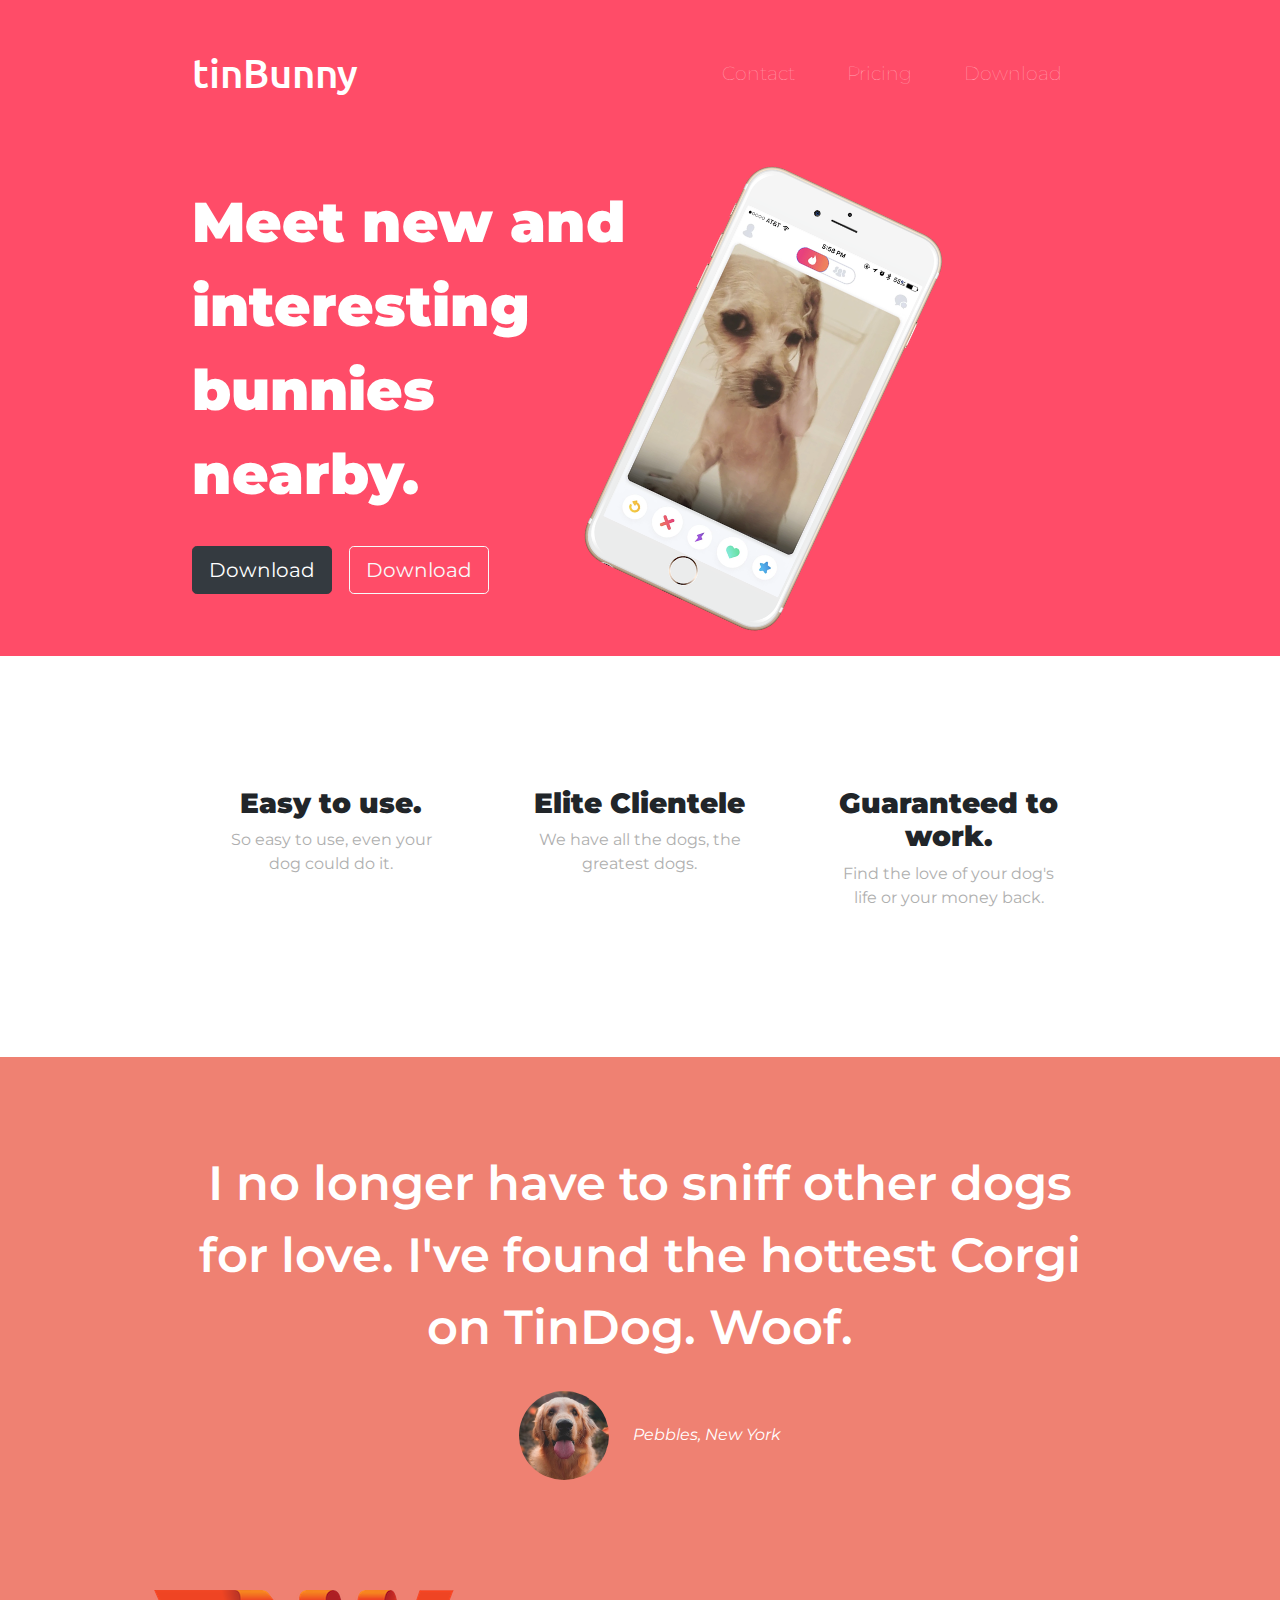
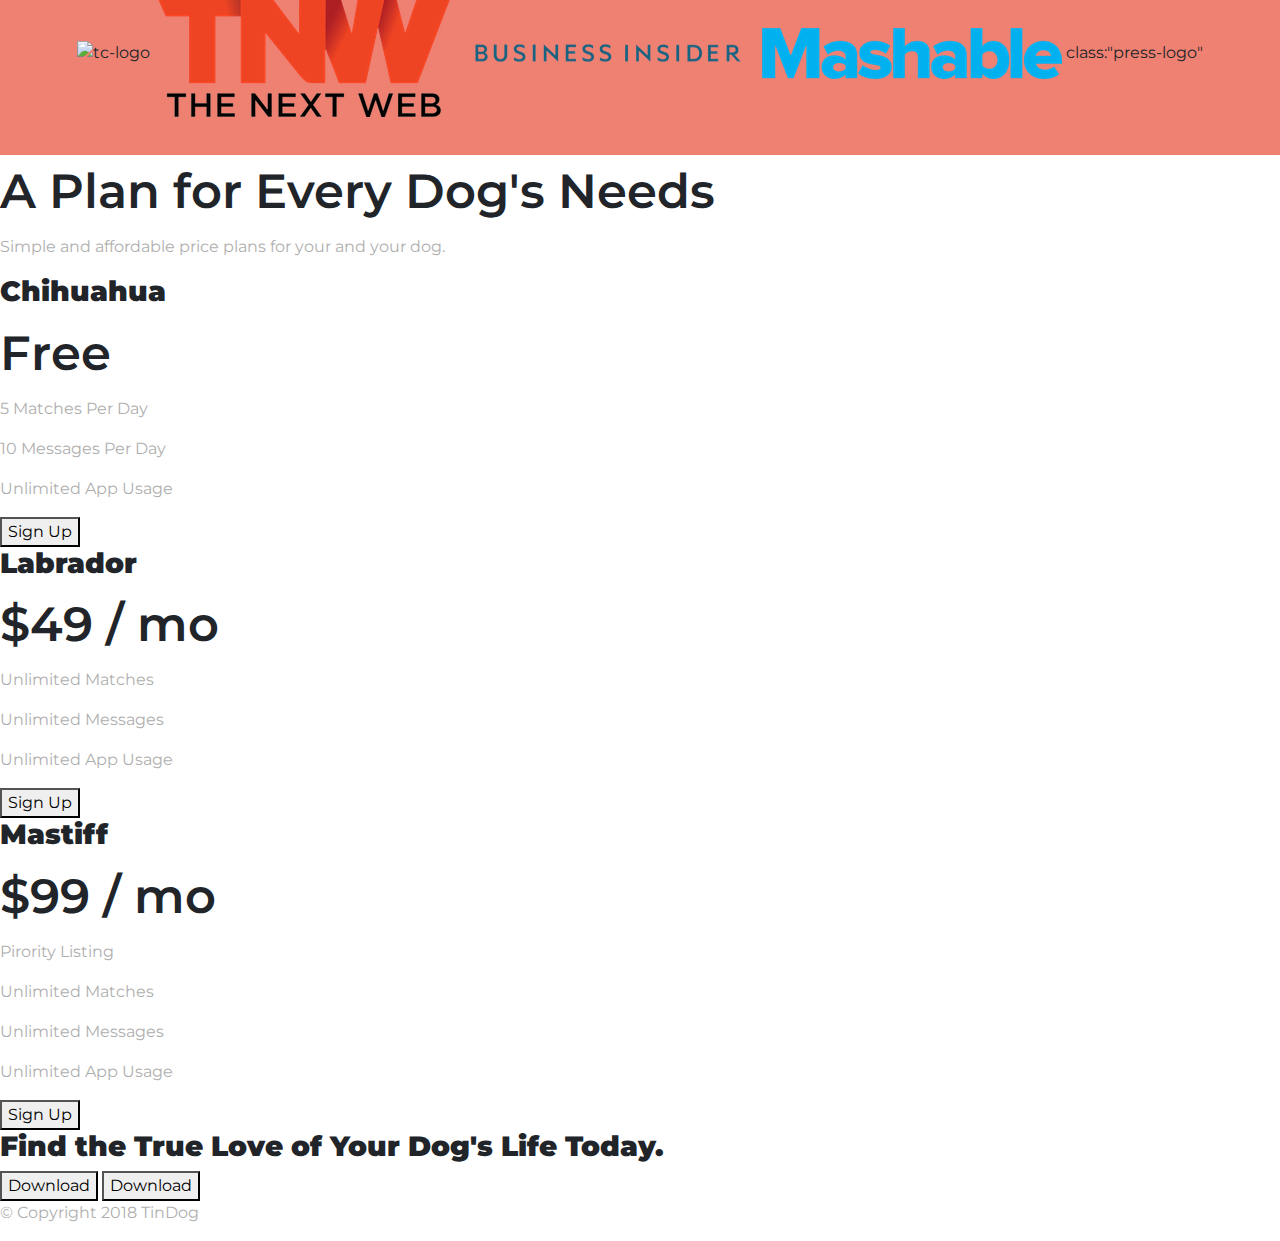
==== index.html @ 533c099f "First commit" ====
<!DOCTYPE html>
<html>

<head>
  <meta charset="utf-8">
  <title>TinDog</title>

  <!-- Google font -->
  <link href="https://fonts.googleapis.com/css2?family=Montserrat:wght@100;400;700;900&family=Ubuntu:wght@300;400;500;700&display=swap" rel="stylesheet">

  <!-- Bootstrap CSS -->
  <link rel="stylesheet" href="https://stackpath.bootstrapcdn.com/bootstrap/4.4.1/css/bootstrap.min.css" integrity="sha384-Vkoo8x4CGsO3+Hhxv8T/Q5PaXtkKtu6ug5TOeNV6gBiFeWPGFN9MuhOf23Q9Ifjh" crossorigin="anonymous">
  <script src="https://code.jquery.com/jquery-3.4.1.slim.min.js" integrity="sha384-J6qa4849blE2+poT4WnyKhv5vZF5SrPo0iEjwBvKU7imGFAV0wwj1yYfoRSJoZ+n" crossorigin="anonymous"></script>
  <script src="https://cdn.jsdelivr.net/npm/popper.js@1.16.0/dist/umd/popper.min.js" integrity="sha384-Q6E9RHvbIyZFJoft+2mJbHaEWldlvI9IOYy5n3zV9zzTtmI3UksdQRVvoxMfooAo" crossorigin="anonymous"></script>
  <script src="https://stackpath.bootstrapcdn.com/bootstrap/4.4.1/js/bootstrap.min.js" integrity="sha384-wfSDF2E50Y2D1uUdj0O3uMBJnjuUD4Ih7YwaYd1iqfktj0Uod8GCExl3Og8ifwB6" crossorigin="anonymous"></script>

  <!-- font awesome -->
  <script defer src="https://use.fontawesome.com/releases/v5.0.7/js/all.js"></script>

  <!-- My own CSS -->
  <link rel="stylesheet" href="css/styles.css">

</head>



<body>

  <section id="title">
    <div class="container-fluid">


      <!-- Nav Bar -->

      <nav class="navbar navbar-expand-lg navbar-dark bg">
        <a class="navbar-brand" href="">tinBunny</a>

        <button class="navbar-toggler" type="button" data-toggle="collapse" data-target="#winnie1" aria-controls="winnie1" aria-expanded="false" aria-label="Toggle navigation">
          <span class="navbar-toggler-icon"></span>
        </button>

        <div class="collapse navbar-collapse" id="winnie1">

          <ul class="navbar-nav ml-auto">
            <li class="nav-item">
              <a class="nav-link" href=""> Contact</a>
            </li>
            <li class="nav-item">
              <a class="nav-link" href="linkedin.com/winnie-sun"> Pricing</a>
            </li>
            <li class="nav-item">
              <a class="nav-link" href="linkedin.com/winnie-sun"> Download</a>
            </li>
          </ul>
        </div>
      </nav>




      <!-- Title -->

      <div class="row">

        <div class="col-lg-6">
          <div>
            <h1 class="bold-h1">Meet new and interesting bunnies nearby.</h1>
          </div>
          <!-- botton -->
          <button type="button" class="btn btn-dark btn-lg download-botton"> <i class="fab fa-apple"></i> Download</button>
          <button type="button" class="btn btn-outline-light btn-lg download-botton"><i class="fab fa-android"></i> Download</button>
        </div>

        <div class="col-lg-6">
          <img class="title-image" src="images/iphone6.png" alt="iphone-mockup">
        </div>

      </div>
    </div>

  </section>


  <!-- Features -->



  <section id="features">
      <div class="row">
        <div class="col-lg-4 product-features">
          <i class="feature-logos fas fa-check-circle fa-4x"></i>
          <h3>Easy to use.</h3>
          <p>So easy to use, even your dog could do it.</p>
        </div>

        <div class="col-lg-4 product-features">
          <i class="feature-logos fab fa-autoprefixer fa-4x"></i>
          <h3>Elite Clientele</h3>
          <p>We have all the dogs, the greatest dogs.</p>
        </div>

        <div class="col-lg-4 product-features">
          <i class="feature-logos fas fa-heart fa-4x"></i>
          <h3>Guaranteed to work.</h3>
          <p>Find the love of your dog's life or your money back.</p>
        </div>
      </div>

  </section>


  <!-- Testimonials -->

  <section id="testimonials">

    <h2>I no longer have to sniff other dogs for love. I've found the hottest Corgi on TinDog. Woof.</h2>
    <img class="testimonial-image" src="images/dog-img.jpg" alt="dog-profile">
    <em>Pebbles, New York</em>

    <!-- <h2 class="testimonial-text">My dog used to be so lonely, but with TinDog's help, they've found the love of their life. I think.</h2>
    <img class="testimonial-image" src="images/lady-img.jpg" alt="lady-profile">
    <em>Beverly, Illinois</em> -->

  </section>


  <!-- Press -->

  <section id="press">
    <img class:"press-logo" src="images/techcrunch.png" alt="tc-logo">
    <img class:"press-logo" src="images/tnw.png" alt="tnw-logo">
    <img class:"press-logo" src="images/bizinsider.png" alt="biz-insider-logo">
    <img class:"press-logo" src="images/mashable.png" alt="mashable-logo">
 class:"press-logo"
  </section>


  <!-- Pricing -->

  <section id="pricing">

    <h2>A Plan for Every Dog's Needs</h2>
    <p>Simple and affordable price plans for your and your dog.</p>


    <h3>Chihuahua</h3>
    <h2>Free</h2>
    <p>5 Matches Per Day</p>
    <p>10 Messages Per Day</p>
    <p>Unlimited App Usage</p>
    <button type="button">Sign Up</button>


    <h3>Labrador</h3>
    <h2>$49 / mo</h2>
    <p>Unlimited Matches</p>
    <p>Unlimited Messages</p>
    <p>Unlimited App Usage</p>
    <button type="button">Sign Up</button>


    <h3>Mastiff</h3>
    <h2>$99 / mo</h2>
    <p>Pirority Listing</p>
    <p>Unlimited Matches</p>
    <p>Unlimited Messages</p>
    <p>Unlimited App Usage</p>
    <button type="button">Sign Up</button>

  </section>


  <!-- Call to Action -->

  <section id="cta">

    <h3>Find the True Love of Your Dog's Life Today.</h3>
    <button type="button">Download</button>
    <button type="button">Download</button>

  </section>


  <!-- Footer -->

  <footer id="footer">

    <p>© Copyright 2018 TinDog</p>

  </footer>


</body>

</html>
---- css/styles.css ----
body {
  font-family: "Montserrat";
}

#title {
  background-color: #ff4c68;
  color: #fff;
}

.container-fluid {
  padding: 3% 15%;
  /*Top&bottom: 3%; Left& Right: 15th*/
}

/* Nav Bar */
.navbar-brand {
  font-family: "Ubuntu";
  font-weight: 500;
  font-size: 2.5rem;
}

.navbar {
  padding: 0 0 4.5rem;
}

.nav-item {
  padding: 0 18px;
}

.nav-link {
  font-weight: 100;
  font-size: 1.2rem;
}

/* Donload Botton */
.download-botton {
  margin: 5% 3% 5% 0;
}

/* image */
.title-image {
  width: 50%;
  transform: rotate(25deg);
}

/************fonts**********************/
.bold-h1 {
  font-family: "Montserrat";
  font-size: 3.5rem;
  font-weight: 900;
  line-height: 1.5;
}
h2{
  font-family: "Montserrat";
  font-weight: 600;
  font-size: 3rem;
  line-height: 1.5;
}
h3{
  font-family: "Montserrat";
  font-weight:900;
}
p{
  color:#AFAFAF;
}
/* Features Sections */
#features{
  padding: 7% 15% ;

}
.product-features {
  text-align: center;
  padding:4.5%;
}
.feature-logos{
  color:#ef8172;
  margin-bottom: 1rem;
}
.feature-logos:hover{
  background:linear-gradient(to bottom, #AFAFAF 5%, #bddbfa 100%);
  color:#ff4c68
}
/* testtinomial */
#testimonials{
  padding: 7% 15%;
  text-align: center;
  background-color: #ef8172;
  color:#fff;
}
.testimonial-image{
  width:10%;
  border-radius: 100%;
  margin:20px;
}
#press{
  background-color: #ef8172;
  text-align: center;
  padding-bottom: 3%;
}
.press-logo{
  width:15%;
  margin 20px 20px 50px;
}
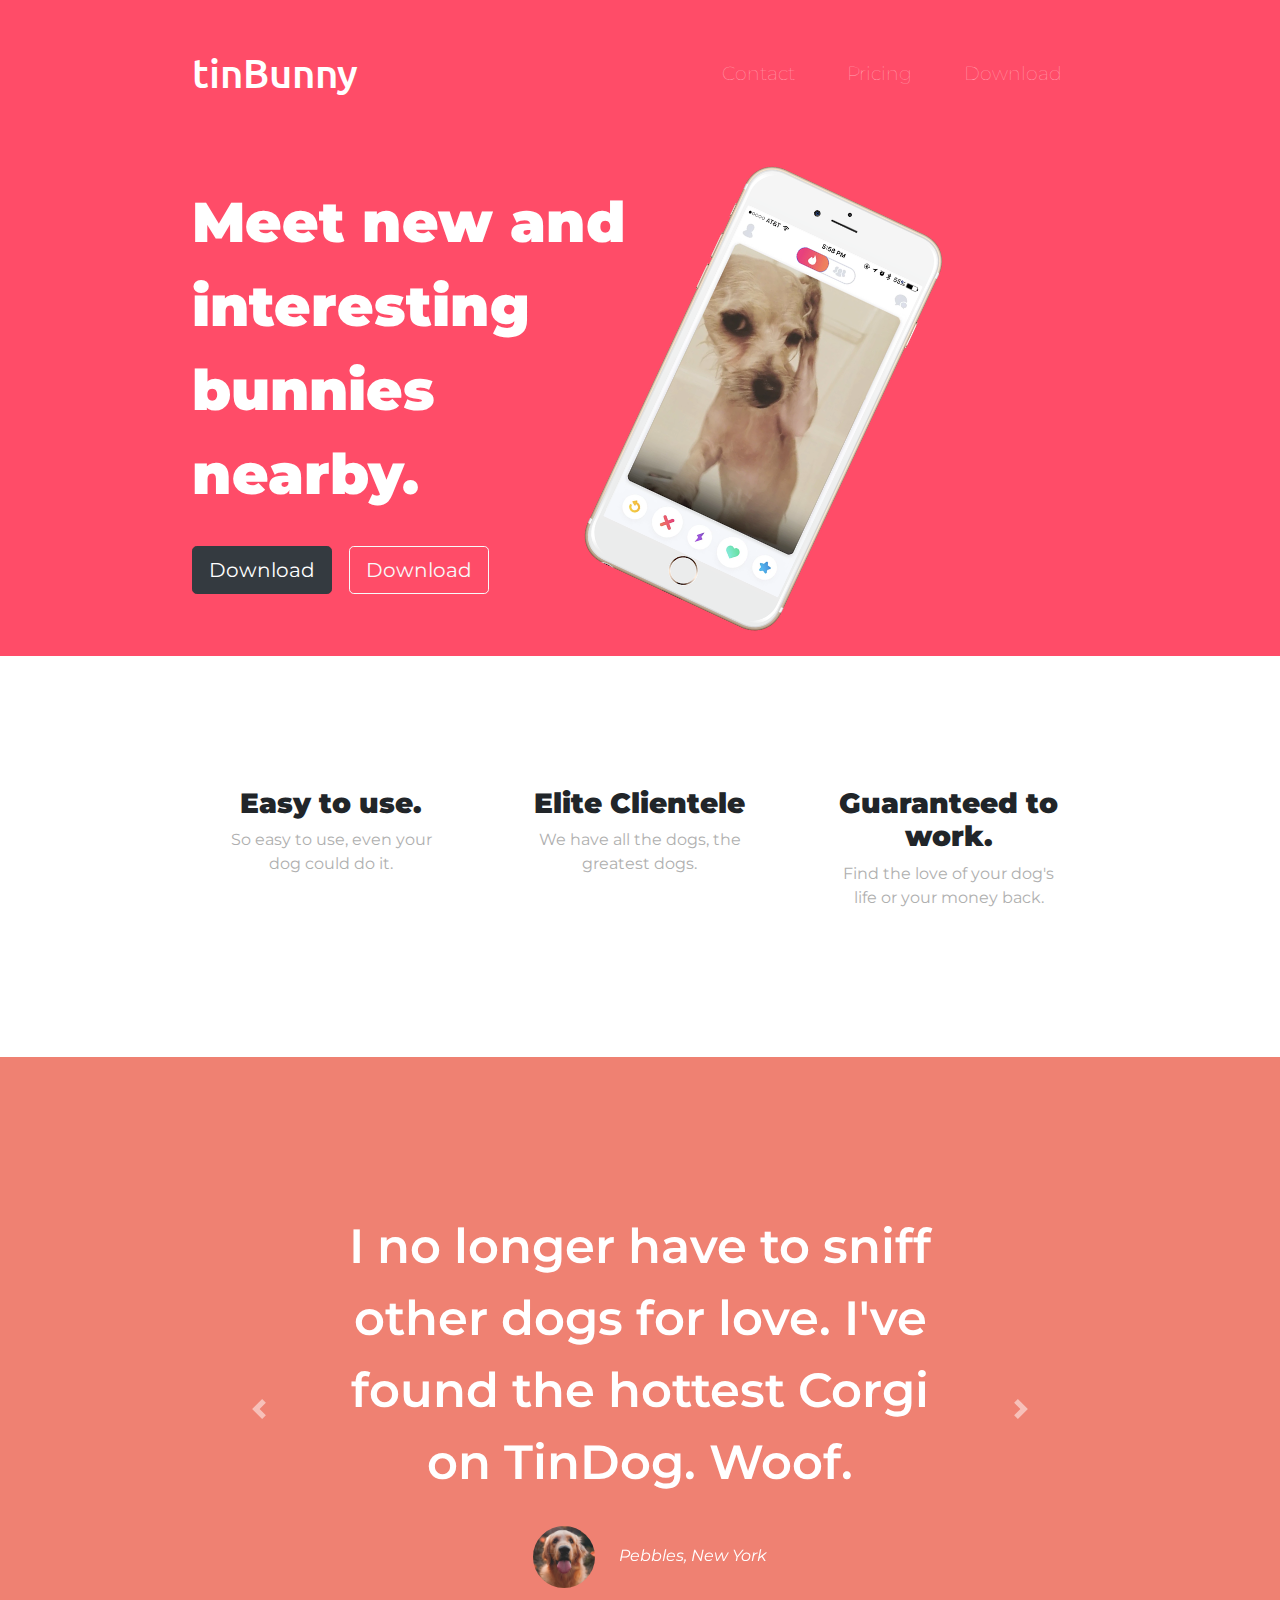
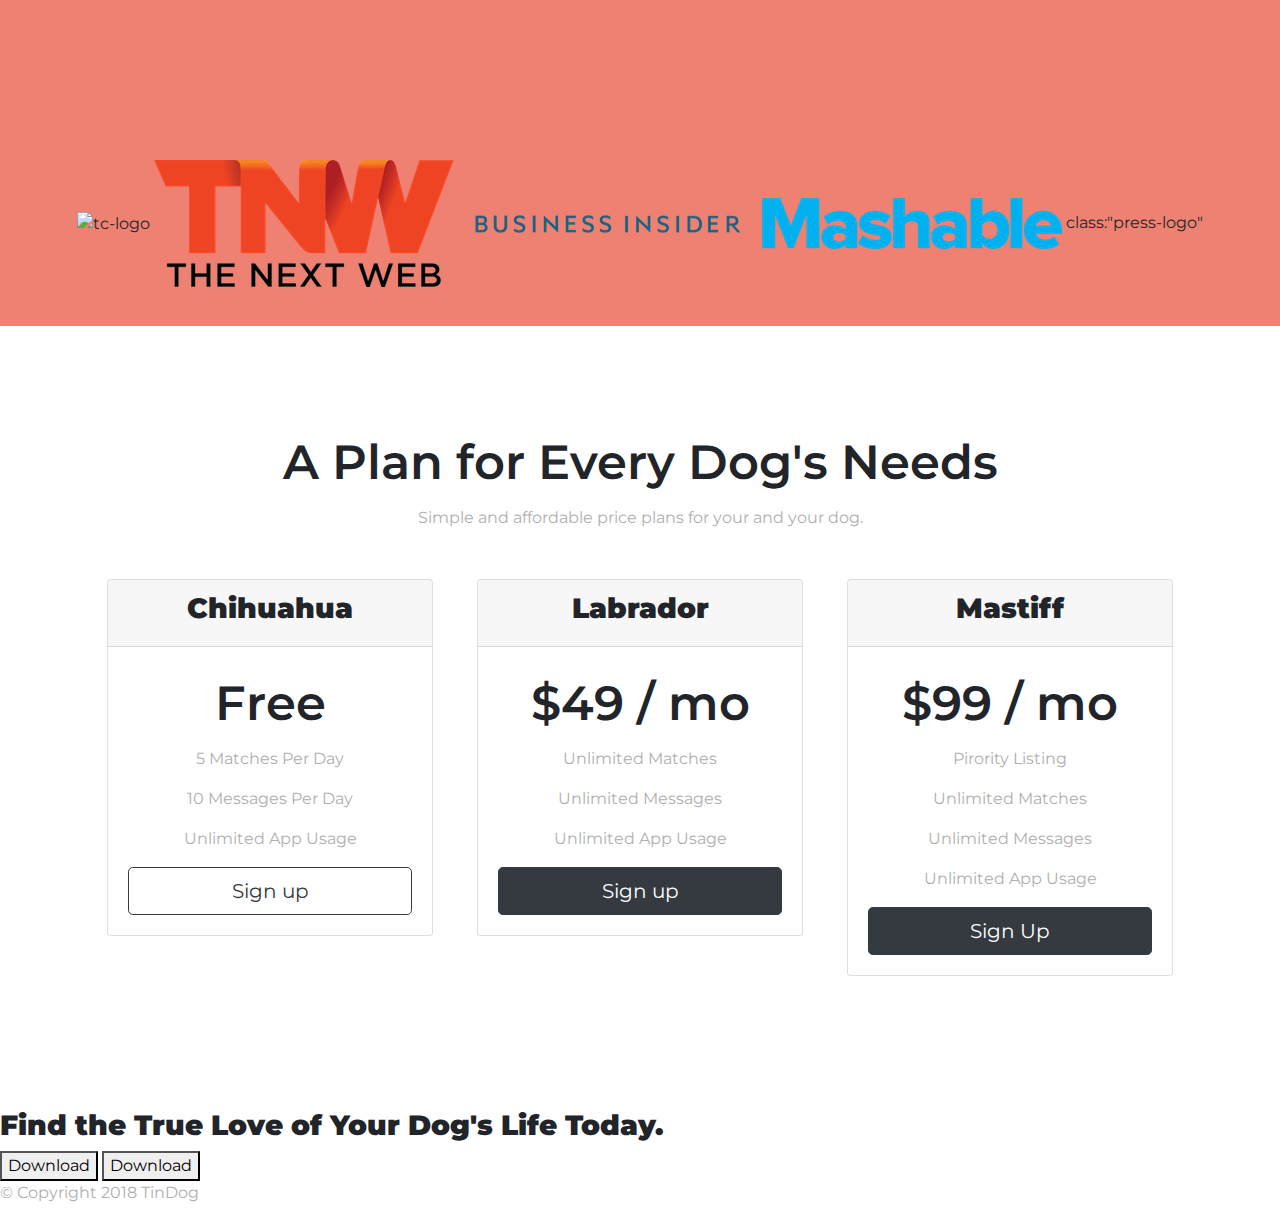
==== commit 0ac99fc4: "added pricing deck" ====
--- a/index.html
+++ b/index.html
@@ -39,7 +39,7 @@
           <span class="navbar-toggler-icon"></span>
         </button>
 
-        <div class="collapse navbar-collapse" id="winnie1">
+        <div class=" lapse navbar-collapse" id="winnie1">
 
           <ul class="navbar-nav ml-auto">
             <li class="nav-item">
@@ -86,25 +86,25 @@
 
 
   <section id="features">
-      <div class="row">
-        <div class="col-lg-4 product-features">
-          <i class="feature-logos fas fa-check-circle fa-4x"></i>
-          <h3>Easy to use.</h3>
-          <p>So easy to use, even your dog could do it.</p>
-        </div>
-
-        <div class="col-lg-4 product-features">
-          <i class="feature-logos fab fa-autoprefixer fa-4x"></i>
-          <h3>Elite Clientele</h3>
-          <p>We have all the dogs, the greatest dogs.</p>
-        </div>
-
-        <div class="col-lg-4 product-features">
-          <i class="feature-logos fas fa-heart fa-4x"></i>
-          <h3>Guaranteed to work.</h3>
-          <p>Find the love of your dog's life or your money back.</p>
-        </div>
-      </div>
+    <div class="row">
+      <div class="col-lg-4 product-features">
+        <i class="feature-logos fas fa-check-circle fa-4x"></i>
+        <h3>Easy to use.</h3>
+        <p>So easy to use, even your dog could do it.</p>
+      </div>
+
+      <div class="col-lg-4 product-features">
+        <i class="feature-logos fab fa-autoprefixer fa-4x"></i>
+        <h3>Elite Clientele</h3>
+        <p>We have all the dogs, the greatest dogs.</p>
+      </div>
+
+      <div class="col-lg-4 product-features">
+        <i class="feature-logos fas fa-heart fa-4x"></i>
+        <h3>Guaranteed to work.</h3>
+        <p>Find the love of your dog's life or your money back.</p>
+      </div>
+    </div>
 
   </section>
 
@@ -112,14 +112,31 @@
   <!-- Testimonials -->
 
   <section id="testimonials">
-
-    <h2>I no longer have to sniff other dogs for love. I've found the hottest Corgi on TinDog. Woof.</h2>
-    <img class="testimonial-image" src="images/dog-img.jpg" alt="dog-profile">
-    <em>Pebbles, New York</em>
-
-    <!-- <h2 class="testimonial-text">My dog used to be so lonely, but with TinDog's help, they've found the love of their life. I think.</h2>
-    <img class="testimonial-image" src="images/lady-img.jpg" alt="lady-profile">
-    <em>Beverly, Illinois</em> -->
+    <div id="carouselExampleControls" class="carousel slide" data-ride="false" data-interval="false">
+      <div class="carousel-inner">
+        <!--Content of carousel-->
+        <div class="carousel-item active">
+          <!--CActive:1st slide-->
+          <h2>I no longer have to sniff other dogs for love. I've found the hottest Corgi on TinDog. Woof.</h2>
+          <img class="testimonial-image" src="images/dog-img.jpg" alt="dog-profile">
+          <em>Pebbles, New York</em>
+        </div>
+        <div class="carousel-item">
+          <h2 class="testimonial-text">My dog used to be so lonely, but with TinDog's help, they've found the love of their life. I think.</h2>
+          <img class="testimonial-image" src="images/lady-img.jpg" alt="lady-profile">
+          <em>Beverly, Illinois</em>
+        </div>
+      </div>
+      <a class="carousel-control-prev" href="#carouselExampleControls" role="button" data-slide="prev">
+        <span class="carousel-control-prev-icon" aria-hidden="true"></span>
+      </a>
+      <a class="carousel-control-next" href="#carouselExampleControls" role="button" data-slide="next">
+        <span class="carousel-control-next-icon" aria-hidden="true"></span>
+      </a>
+    </div>
+
+
+
 
   </section>
 
@@ -131,7 +148,7 @@
     <img class:"press-logo" src="images/tnw.png" alt="tnw-logo">
     <img class:"press-logo" src="images/bizinsider.png" alt="biz-insider-logo">
     <img class:"press-logo" src="images/mashable.png" alt="mashable-logo">
- class:"press-logo"
+    class:"press-logo"
   </section>
 
 
@@ -142,30 +159,55 @@
     <h2>A Plan for Every Dog's Needs</h2>
     <p>Simple and affordable price plans for your and your dog.</p>
 
-
-    <h3>Chihuahua</h3>
-    <h2>Free</h2>
-    <p>5 Matches Per Day</p>
-    <p>10 Messages Per Day</p>
-    <p>Unlimited App Usage</p>
-    <button type="button">Sign Up</button>
-
-
-    <h3>Labrador</h3>
-    <h2>$49 / mo</h2>
-    <p>Unlimited Matches</p>
-    <p>Unlimited Messages</p>
-    <p>Unlimited App Usage</p>
-    <button type="button">Sign Up</button>
-
-
-    <h3>Mastiff</h3>
-    <h2>$99 / mo</h2>
-    <p>Pirority Listing</p>
-    <p>Unlimited Matches</p>
-    <p>Unlimited Messages</p>
-    <p>Unlimited App Usage</p>
-    <button type="button">Sign Up</button>
+    <div class="row">
+      <div class=" pricing-column col-lg-4 col-md-6">
+
+        <div class="card">
+          <div class="card-header">
+            <h3>Chihuahua</h3>
+          </div>
+          <div class="card-body">
+            <h2>Free</h2>
+            <p>5 Matches Per Day</p>
+            <p>10 Messages Per Day</p>
+            <p>Unlimited App Usage</p>
+            <button type="button" class="btn btn-lg btn-block btn-outline-dark">Sign up</button>
+          </div>
+        </div>
+      </div>
+      <div class="pricing-column col-lg-4 col-md-6">
+        <div class="card">
+          <div class="card-header">
+            <h3>Labrador</h3>
+          </div>
+          <div class="card-body">
+            <h2>$49 / mo</h2>
+            <p>Unlimited Matches</p>
+            <p>Unlimited Messages</p>
+            <p>Unlimited App Usage</p>
+            <button type="button" class="btn btn-lg btn-block btn-dark">Sign up</button>
+          </div>
+        </div>
+      </div>
+      <div class="pricing-column col-lg-4">
+        <div class="card">
+          <div class="card-header">
+            <h3>Mastiff</h3>
+          </div>
+          <div class="card-body">
+            <h2>$99 / mo</h2>
+            <p>Pirority Listing</p>
+            <p>Unlimited Matches</p>
+            <p>Unlimited Messages</p>
+            <p>Unlimited App Usage</p>
+            <button type="button" class="btn btn-lg btn-block btn-dark">Sign Up</button>
+
+          </div>
+        </div>
+      </div>
+    </div>
+
+
 
   </section>
 
--- a/css/styles.css
+++ b/css/styles.css
@@ -92,6 +92,9 @@
   border-radius: 100%;
   margin:20px;
 }
+.carousel-item{
+  padding: 7% 15%;
+}
 #press{
   background-color: #ef8172;
   text-align: center;
@@ -101,3 +104,11 @@
   width:15%;
   margin 20px 20px 50px;
 }
+/* Pricing Section */
+#pricing{
+  padding:100px;
+  text-align: center;
+}
+.pricing-column{
+    padding:3% 2%;
+}
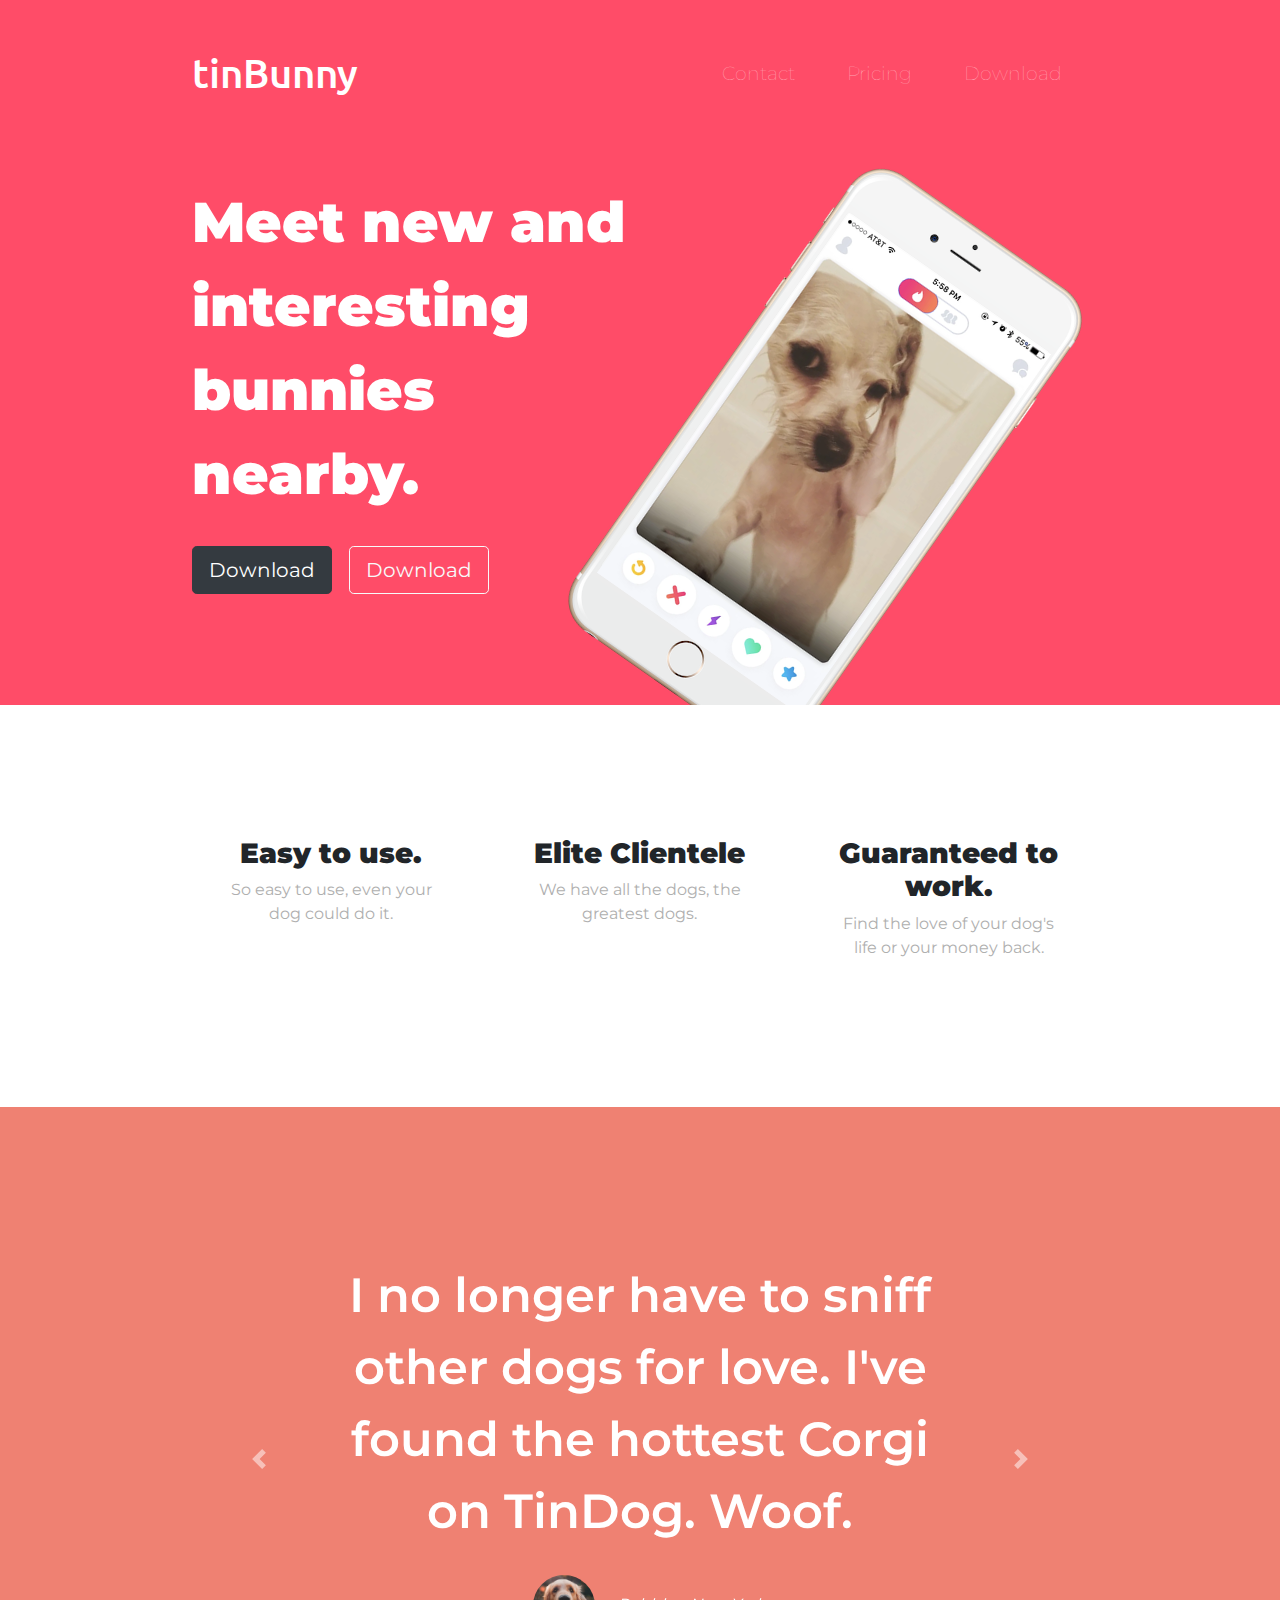
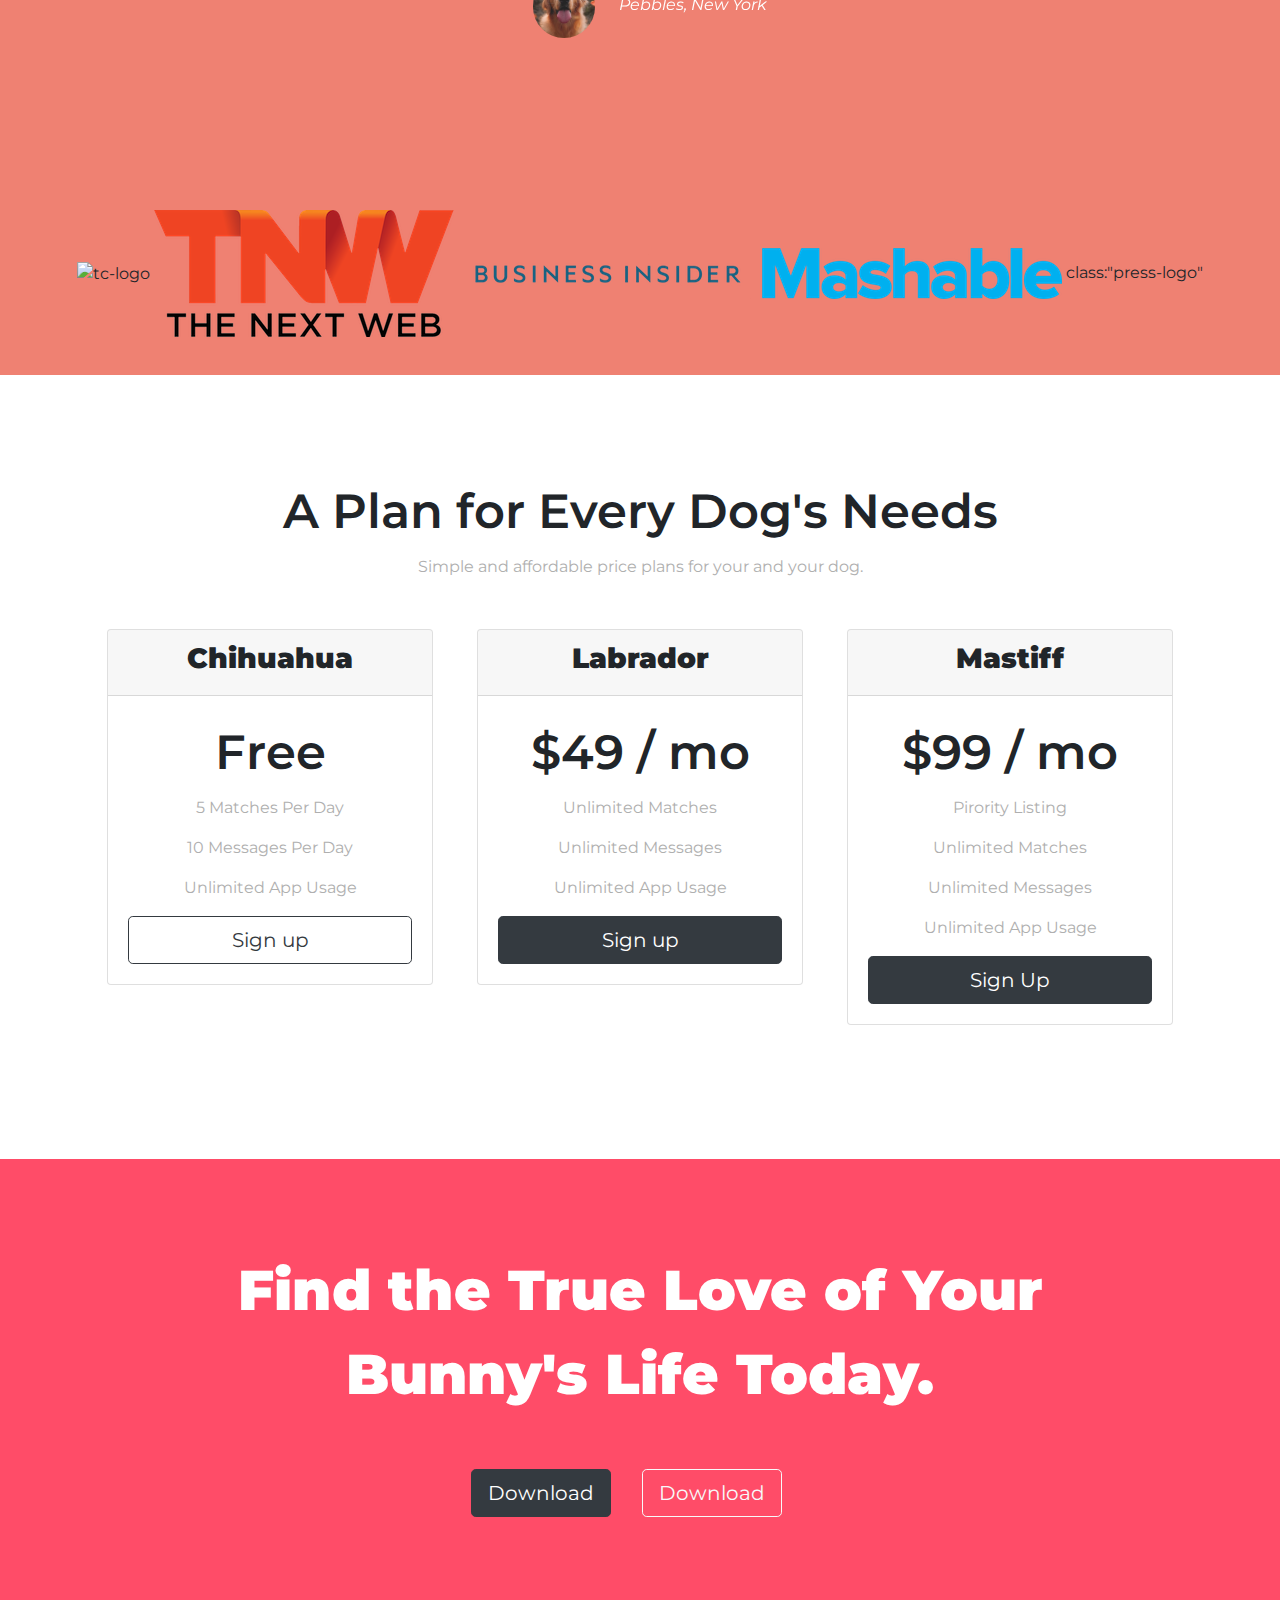
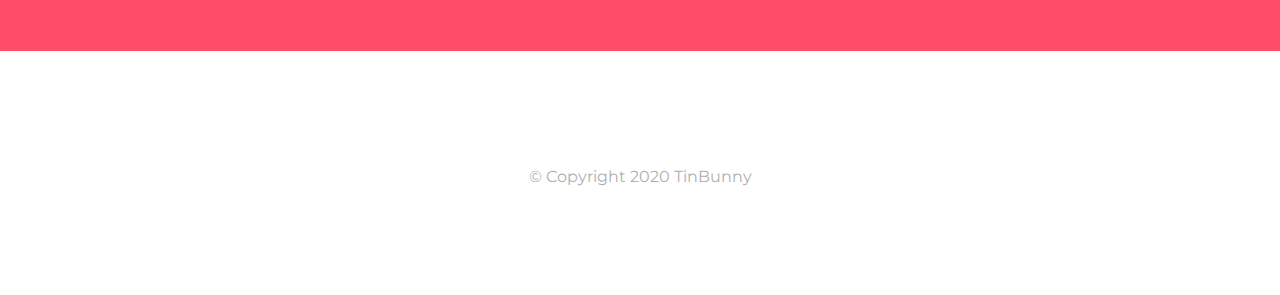
==== commit 1aa646af: "finish cta & contact page" ====
--- a/index.html
+++ b/index.html
@@ -43,13 +43,13 @@
 
           <ul class="navbar-nav ml-auto">
             <li class="nav-item">
-              <a class="nav-link" href=""> Contact</a>
+              <a class="nav-link" href="#footer"> Contact</a>
             </li>
             <li class="nav-item">
-              <a class="nav-link" href="linkedin.com/winnie-sun"> Pricing</a>
+              <a class="nav-link" href="#pricing"> Pricing</a>
             </li>
             <li class="nav-item">
-              <a class="nav-link" href="linkedin.com/winnie-sun"> Download</a>
+              <a class="nav-link" href="#cta"> Download</a>
             </li>
           </ul>
         </div>
@@ -216,9 +216,12 @@
 
   <section id="cta">
 
-    <h3>Find the True Love of Your Dog's Life Today.</h3>
+    <h3 class= "cta-heading">Find the True Love of Your Bunny's Life Today.</h3>
+    <button type="button" class="btn btn-dark btn-lg download-botton"> <i class="fab fa-apple"></i> Download</button>
+    <button type="button" class="btn btn-outline-light btn-lg download-botton"><i class="fab fa-android"></i> Download</button>
+  <!--
     <button type="button">Download</button>
-    <button type="button">Download</button>
+    <button type="button">Download</button> -->
 
   </section>
 
@@ -226,8 +229,10 @@
   <!-- Footer -->
 
   <footer id="footer">
-
-    <p>© Copyright 2018 TinDog</p>
+    <i class="fab fa-instagram bottom-icon"></i>
+    <i class="far fa-envelope bottom-icon"></i>
+    <i class="fab fa-facebook-f bottom-icon"></i>
+    <p>© Copyright 2020 TinBunny</p>
 
   </footer>
 
--- a/css/styles.css
+++ b/css/styles.css
@@ -5,10 +5,19 @@
 #title {
   background-color: #ff4c68;
   color: #fff;
+  position: relative;
+  z-index: 1;
 }
-
+/* image */
+.title-image {
+  width: 60%;
+  transform: rotate(35deg);
+  position:absolute;
+  z-index:-2;
+  right:30%;
+}
 .container-fluid {
-  padding: 3% 15%;
+  padding: 3% 15% 7%;
   /*Top&bottom: 3%; Left& Right: 15th*/
 }
 
@@ -37,11 +46,7 @@
   margin: 5% 3% 5% 0;
 }
 
-/* image */
-.title-image {
-  width: 50%;
-  transform: rotate(25deg);
-}
+
 
 /************fonts**********************/
 .bold-h1 {
@@ -66,7 +71,9 @@
 /* Features Sections */
 #features{
   padding: 7% 15% ;
-
+  background-color: white;
+  position: relative;
+  z-index: 1;
 }
 .product-features {
   text-align: center;
@@ -112,3 +119,34 @@
 .pricing-column{
     padding:3% 2%;
 }
+/* CTA */
+#cta{
+  background-color: #ff4c68;
+  text-align: center;
+  padding: 7% 15%;
+  color:#fff;
+}
+.cta-heading{
+  font-family: "Montserrat";
+  font-size: 3.5rem;
+  line-height: 1.5;
+}
+#footer{
+  text-align: center;
+  background-color: #fff;
+  padding: 7% 15%;
+}
+.bottom-icon{
+  margin:  20px 10px;
+
+}
+
+@media screen and (max-width:1028px){
+  .title-image{
+    position:static;
+    transform: rotate(0);
+  }
+  #title{
+    text-align: center;
+  }
+}
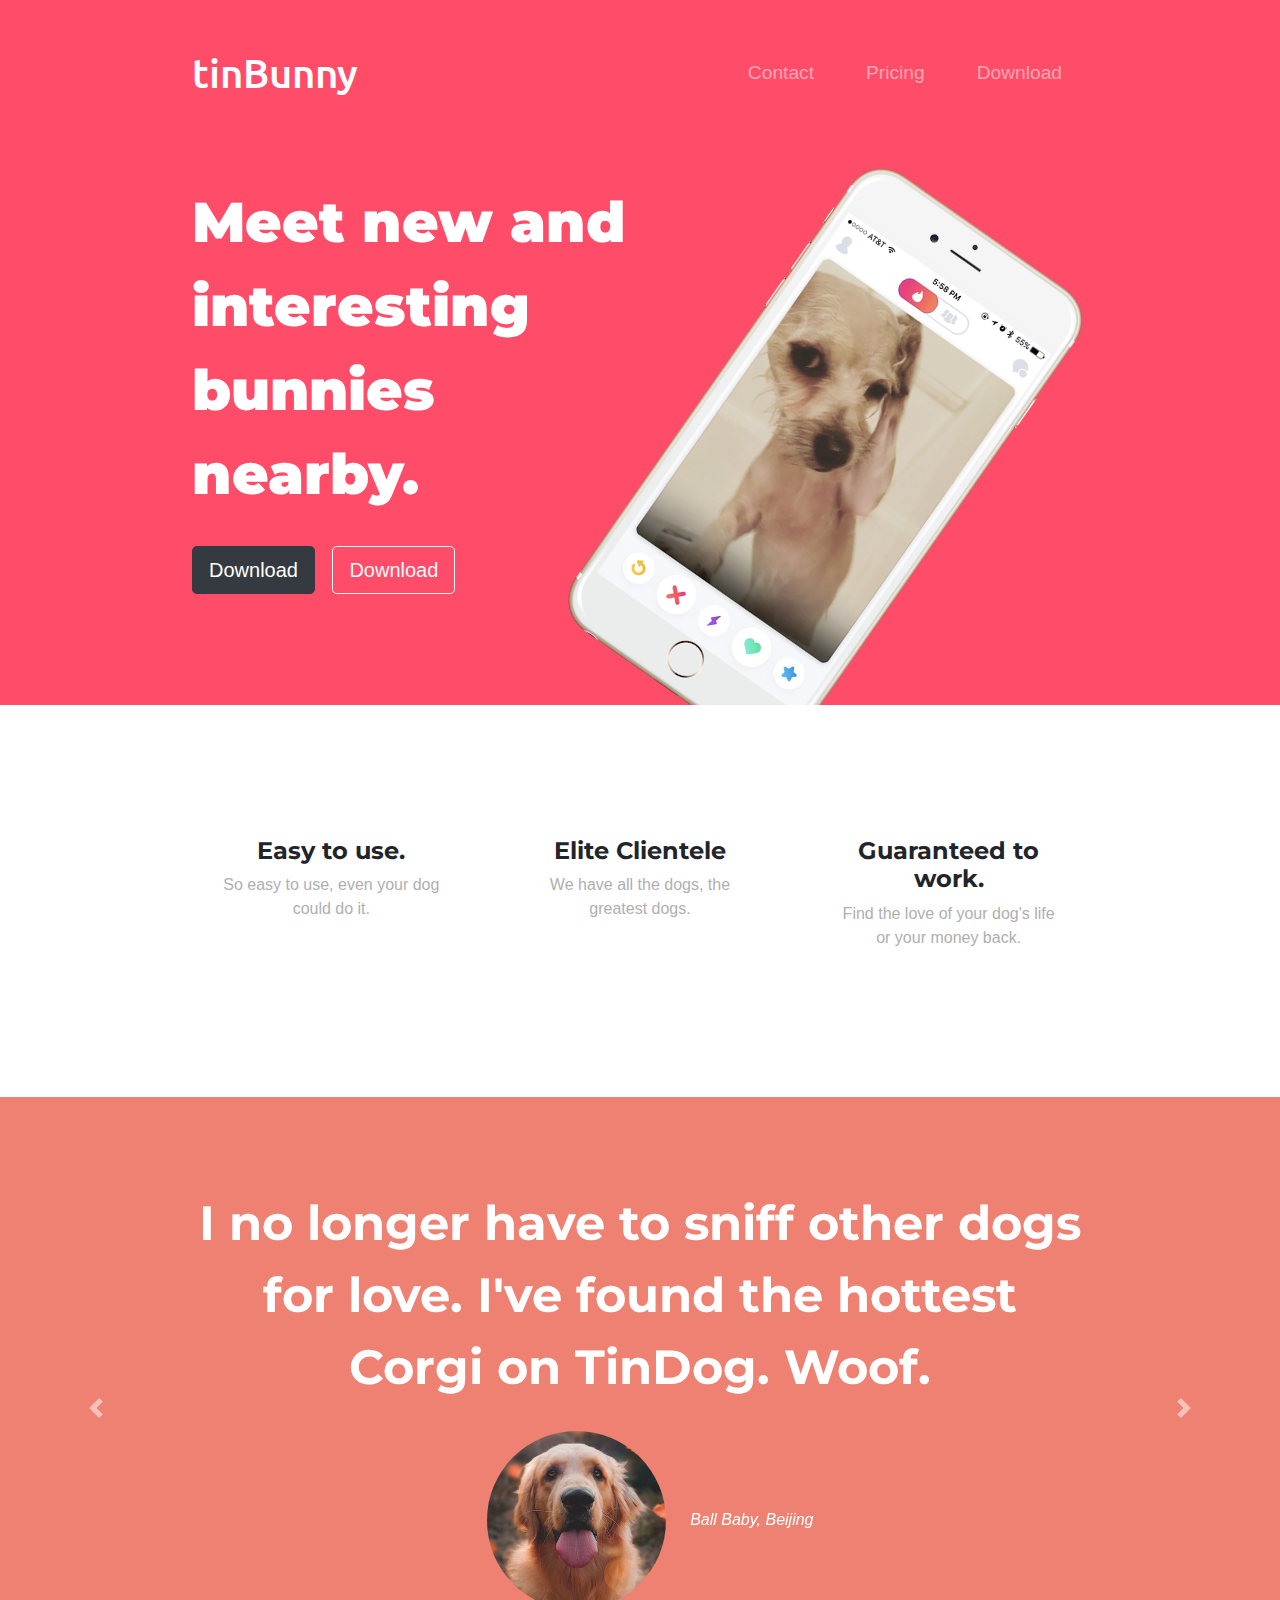
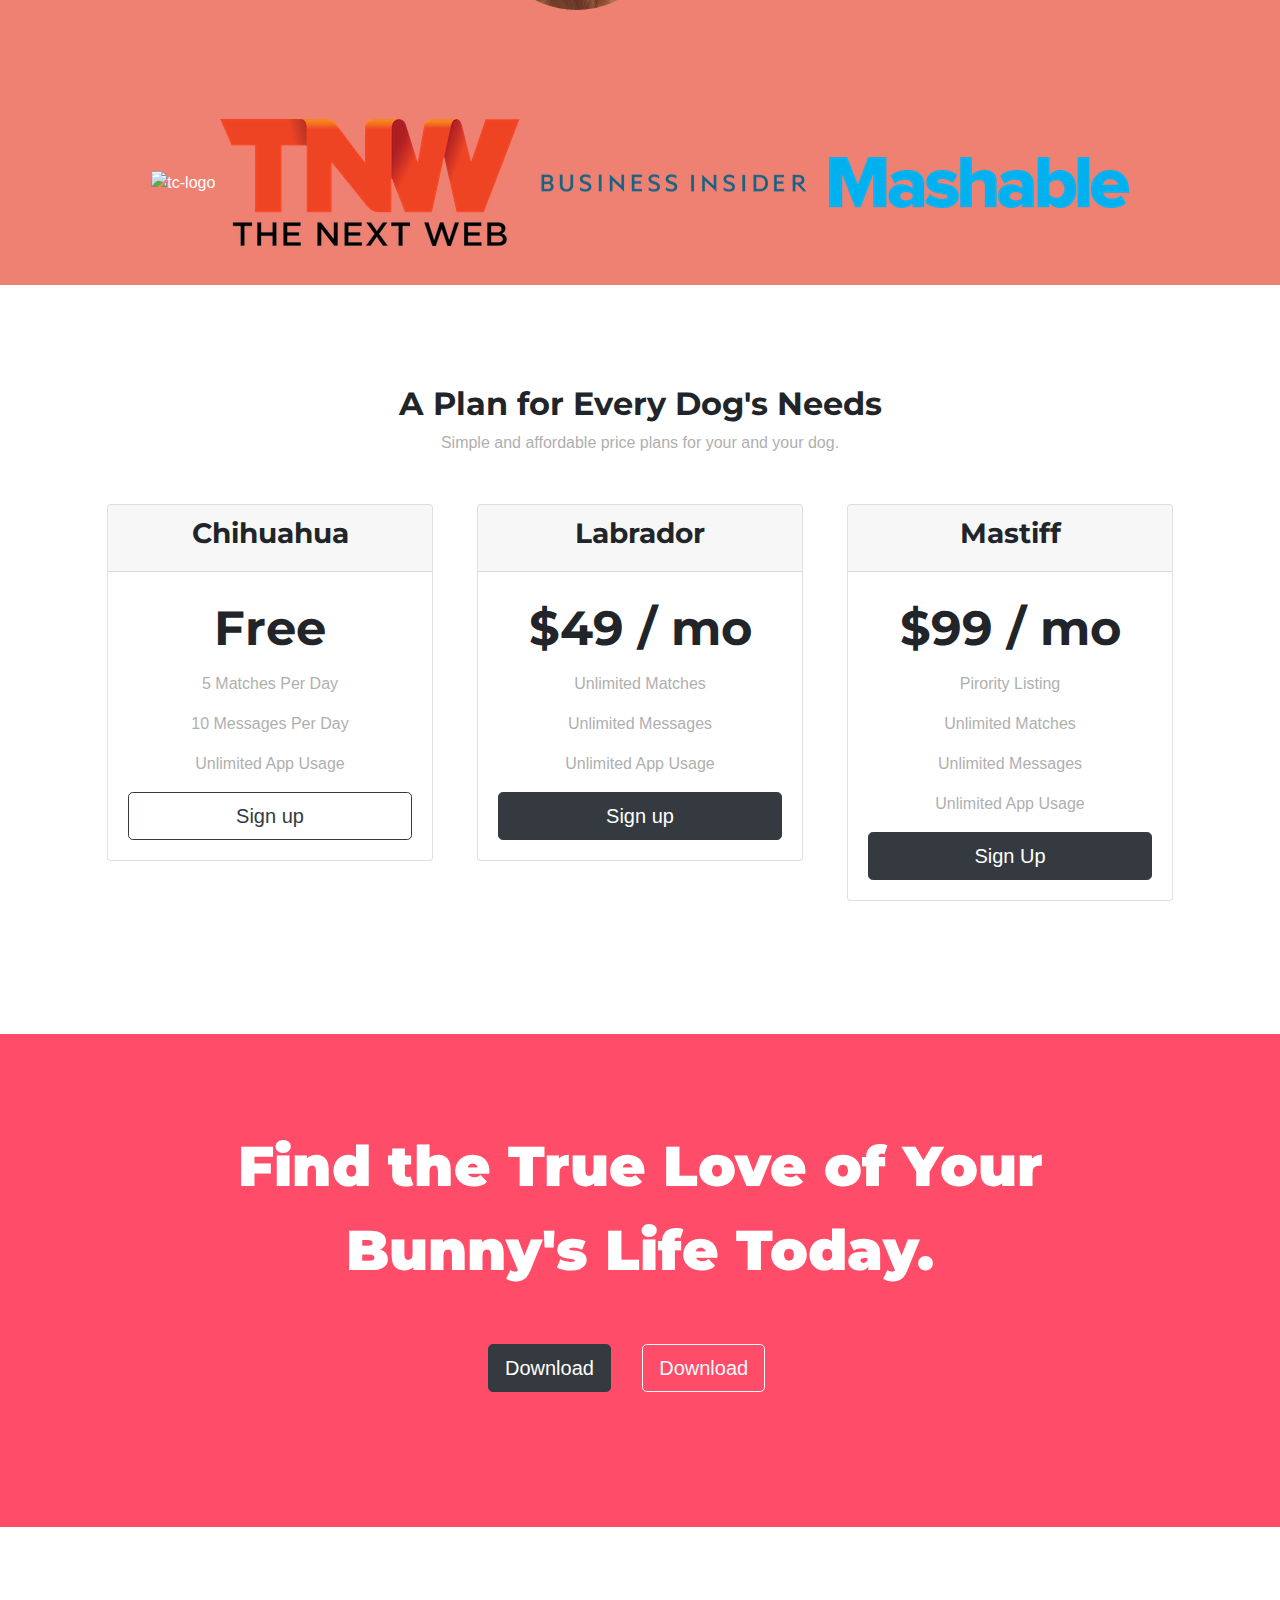
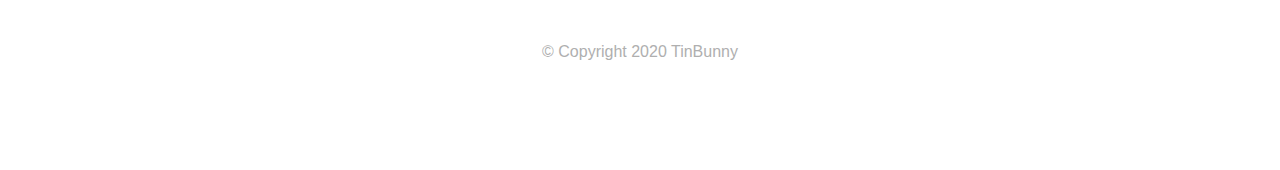
==== commit 095af69b: "reorganize with combined selector and hierarchy selector" ====
--- a/index.html
+++ b/index.html
@@ -26,7 +26,7 @@
 
 <body>
 
-  <section id="title">
+  <section class="colored-section" id="title">
     <div class="container-fluid">
 
 
@@ -85,43 +85,44 @@
 
 
 
-  <section id="features">
+  <section class="white-section" id="features">
+    <div class="container-fluid">
     <div class="row">
       <div class="col-lg-4 product-features">
         <i class="feature-logos fas fa-check-circle fa-4x"></i>
-        <h3>Easy to use.</h3>
+        <h3 class="feature-title">Easy to use.</h3>
         <p>So easy to use, even your dog could do it.</p>
       </div>
 
       <div class="col-lg-4 product-features">
         <i class="feature-logos fab fa-autoprefixer fa-4x"></i>
-        <h3>Elite Clientele</h3>
+        <h3 class="feature-title">Elite Clientele</h3>
         <p>We have all the dogs, the greatest dogs.</p>
       </div>
 
       <div class="col-lg-4 product-features">
         <i class="feature-logos fas fa-heart fa-4x"></i>
-        <h3>Guaranteed to work.</h3>
+        <h3 class="feature-title">Guaranteed to work.</h3>
         <p>Find the love of your dog's life or your money back.</p>
       </div>
     </div>
-
+  </div>
   </section>
 
 
   <!-- Testimonials -->
 
-  <section id="testimonials">
+  <section class="colored-section" id="testimonials">
     <div id="carouselExampleControls" class="carousel slide" data-ride="false" data-interval="false">
       <div class="carousel-inner">
         <!--Content of carousel-->
-        <div class="carousel-item active">
+        <div class="carousel-item active container-fluid">
           <!--CActive:1st slide-->
-          <h2>I no longer have to sniff other dogs for love. I've found the hottest Corgi on TinDog. Woof.</h2>
+          <h2 class="testimonial-text">I no longer have to sniff other dogs for love. I've found the hottest Corgi on TinDog. Woof.</h2>
           <img class="testimonial-image" src="images/dog-img.jpg" alt="dog-profile">
-          <em>Pebbles, New York</em>
-        </div>
-        <div class="carousel-item">
+          <em>Ball Baby, Beijing</em>
+        </div>
+        <div class="carousel-item container-fluid">
           <h2 class="testimonial-text">My dog used to be so lonely, but with TinDog's help, they've found the love of their life. I think.</h2>
           <img class="testimonial-image" src="images/lady-img.jpg" alt="lady-profile">
           <em>Beverly, Illinois</em>
@@ -143,20 +144,19 @@
 
   <!-- Press -->
 
-  <section id="press">
+  <section class="colored-section" id="press">
     <img class:"press-logo" src="images/techcrunch.png" alt="tc-logo">
     <img class:"press-logo" src="images/tnw.png" alt="tnw-logo">
     <img class:"press-logo" src="images/bizinsider.png" alt="biz-insider-logo">
     <img class:"press-logo" src="images/mashable.png" alt="mashable-logo">
-    class:"press-logo"
   </section>
 
 
   <!-- Pricing -->
 
-  <section id="pricing">
-
-    <h2>A Plan for Every Dog's Needs</h2>
+  <section class="white-section" id="pricing">
+
+    <h2 class="section-heading">A Plan for Every Dog's Needs</h2>
     <p>Simple and affordable price plans for your and your dog.</p>
 
     <div class="row">
@@ -167,7 +167,7 @@
             <h3>Chihuahua</h3>
           </div>
           <div class="card-body">
-            <h2>Free</h2>
+            <h2 class="price-text">Free</h2>
             <p>5 Matches Per Day</p>
             <p>10 Messages Per Day</p>
             <p>Unlimited App Usage</p>
@@ -181,7 +181,7 @@
             <h3>Labrador</h3>
           </div>
           <div class="card-body">
-            <h2>$49 / mo</h2>
+            <h2 class="price-text">$49 / mo</h2>
             <p>Unlimited Matches</p>
             <p>Unlimited Messages</p>
             <p>Unlimited App Usage</p>
@@ -195,7 +195,7 @@
             <h3>Mastiff</h3>
           </div>
           <div class="card-body">
-            <h2>$99 / mo</h2>
+            <h2 class="price-text">$99 / mo</h2>
             <p>Pirority Listing</p>
             <p>Unlimited Matches</p>
             <p>Unlimited Messages</p>
@@ -214,26 +214,29 @@
 
   <!-- Call to Action -->
 
-  <section id="cta">
-
-    <h3 class= "cta-heading">Find the True Love of Your Bunny's Life Today.</h3>
+  <section class="colored-section" id="cta">
+    <div class="container-fluid">
+
+
+    <h3 class="bold-h1">Find the True Love of Your Bunny's Life Today.</h3>
     <button type="button" class="btn btn-dark btn-lg download-botton"> <i class="fab fa-apple"></i> Download</button>
     <button type="button" class="btn btn-outline-light btn-lg download-botton"><i class="fab fa-android"></i> Download</button>
-  <!--
+    <!--
     <button type="button">Download</button>
     <button type="button">Download</button> -->
-
+  </div>
   </section>
 
 
   <!-- Footer -->
 
-  <footer id="footer">
+  <footer class="white-section" id="footer">
+    <div class="container-fluid">
     <i class="fab fa-instagram bottom-icon"></i>
     <i class="far fa-envelope bottom-icon"></i>
     <i class="fab fa-facebook-f bottom-icon"></i>
     <p>© Copyright 2020 TinBunny</p>
-
+</div>
   </footer>
 
 
--- a/css/styles.css
+++ b/css/styles.css
@@ -1,10 +1,48 @@
-body {
+/* font-face */
+body{
+  text-align: center;
+}
+h1, h2, h3, h4, h5, h6 {
   font-family: "Montserrat";
+  font-weight: 700;
 }
 
-#title {
+p {
+  color: #AFAFAF;
+}
+
+/* DIY Heading */
+.bold-h1 {
+  font-size: 3.5rem;
+  font-weight: 900;
+  line-height: 1.5;
+}
+
+section-heading {
+  font-size: 3rem;
+  line-height: 1.5;
+}
+
+/* Container */
+
+.container-fluid {
+  padding: 7% 15%;
+  /*Top&bottom: 3%; Left& Right: 15th*/
+}
+
+/* Sections */
+.colored-section{
   background-color: #ff4c68;
   color: #fff;
+}
+.white-section{
+  background-color: white;
+}
+/* Title */
+
+#title .container-fluid{
+  padding:3% 15% 7%;
+  text-align: left;
   position: relative;
   z-index: 1;
 }
@@ -12,14 +50,11 @@
 .title-image {
   width: 60%;
   transform: rotate(35deg);
-  position:absolute;
-  z-index:-2;
-  right:30%;
+  position: absolute;
+  z-index: -2;
+  right: 30%;
 }
-.container-fluid {
-  padding: 3% 15% 7%;
-  /*Top&bottom: 3%; Left& Right: 15th*/
-}
+
 
 /* Nav Bar */
 .navbar-brand {
@@ -46,107 +81,87 @@
   margin: 5% 3% 5% 0;
 }
 
+/* Features Sections */
+#features {
+  position: relative;
+  z-index: 1;
+}
+
+.feature-title {
+  font-size: 1.5rem;
+}
+
+.product-features {
+  padding: 4.5%;
+}
+
+.feature-logos {
+  color: #ef8172;
+  margin-bottom: 1rem;
+}
+
+.feature-logos:hover {
+  background: linear-gradient(to bottom, #AFAFAF 5%, #bddbfa 100%);
+  color: #ff4c68
+}
+
+/* testtinomial */
+#testimonials {
+  background-color: #ef8172;
+}
+
+.testimonial-image {
+  width: 20%;
+  border-radius: 100%;
+  margin: 20px;
+}
 
 
-/************fonts**********************/
-.bold-h1 {
-  font-family: "Montserrat";
-  font-size: 3.5rem;
-  font-weight: 900;
-  line-height: 1.5;
-}
-h2{
-  font-family: "Montserrat";
-  font-weight: 600;
+.testimonial-text {
   font-size: 3rem;
   line-height: 1.5;
 }
-h3{
-  font-family: "Montserrat";
-  font-weight:900;
-}
-p{
-  color:#AFAFAF;
-}
-/* Features Sections */
-#features{
-  padding: 7% 15% ;
-  background-color: white;
-  position: relative;
-  z-index: 1;
-}
-.product-features {
-  text-align: center;
-  padding:4.5%;
-}
-.feature-logos{
-  color:#ef8172;
-  margin-bottom: 1rem;
-}
-.feature-logos:hover{
-  background:linear-gradient(to bottom, #AFAFAF 5%, #bddbfa 100%);
-  color:#ff4c68
-}
-/* testtinomial */
-#testimonials{
-  padding: 7% 15%;
-  text-align: center;
+
+#press {
   background-color: #ef8172;
-  color:#fff;
-}
-.testimonial-image{
-  width:10%;
-  border-radius: 100%;
-  margin:20px;
-}
-.carousel-item{
-  padding: 7% 15%;
-}
-#press{
-  background-color: #ef8172;
-  text-align: center;
   padding-bottom: 3%;
 }
-.press-logo{
-  width:15%;
-  margin 20px 20px 50px;
+
+.press-logo {
+  width: 15%;
+  margin: 20px 20px 50px;
 }
+
 /* Pricing Section */
-#pricing{
-  padding:100px;
-  text-align: center;
+#pricing {
+  padding: 100px;
 }
-.pricing-column{
-    padding:3% 2%;
+
+.pricing-column {
+  padding: 3% 2%;
 }
-/* CTA */
-#cta{
-  background-color: #ff4c68;
-  text-align: center;
-  padding: 7% 15%;
-  color:#fff;
-}
-.cta-heading{
-  font-family: "Montserrat";
-  font-size: 3.5rem;
+
+.price-text {
+  font-size: 3rem;
   line-height: 1.5;
 }
-#footer{
-  text-align: center;
-  background-color: #fff;
-  padding: 7% 15%;
-}
-.bottom-icon{
-  margin:  20px 10px;
 
+/* CTA */
+
+
+/* Footer */
+
+.bottom-icon {
+  margin: 20px 10px;
 }
 
-@media screen and (max-width:1028px){
-  .title-image{
-    position:static;
+@media screen and (max-width:1028px) {
+  .title-image {
+    position: static;
     transform: rotate(0);
   }
-  #title{
+
+  #title {
     text-align: center;
   }
 }
